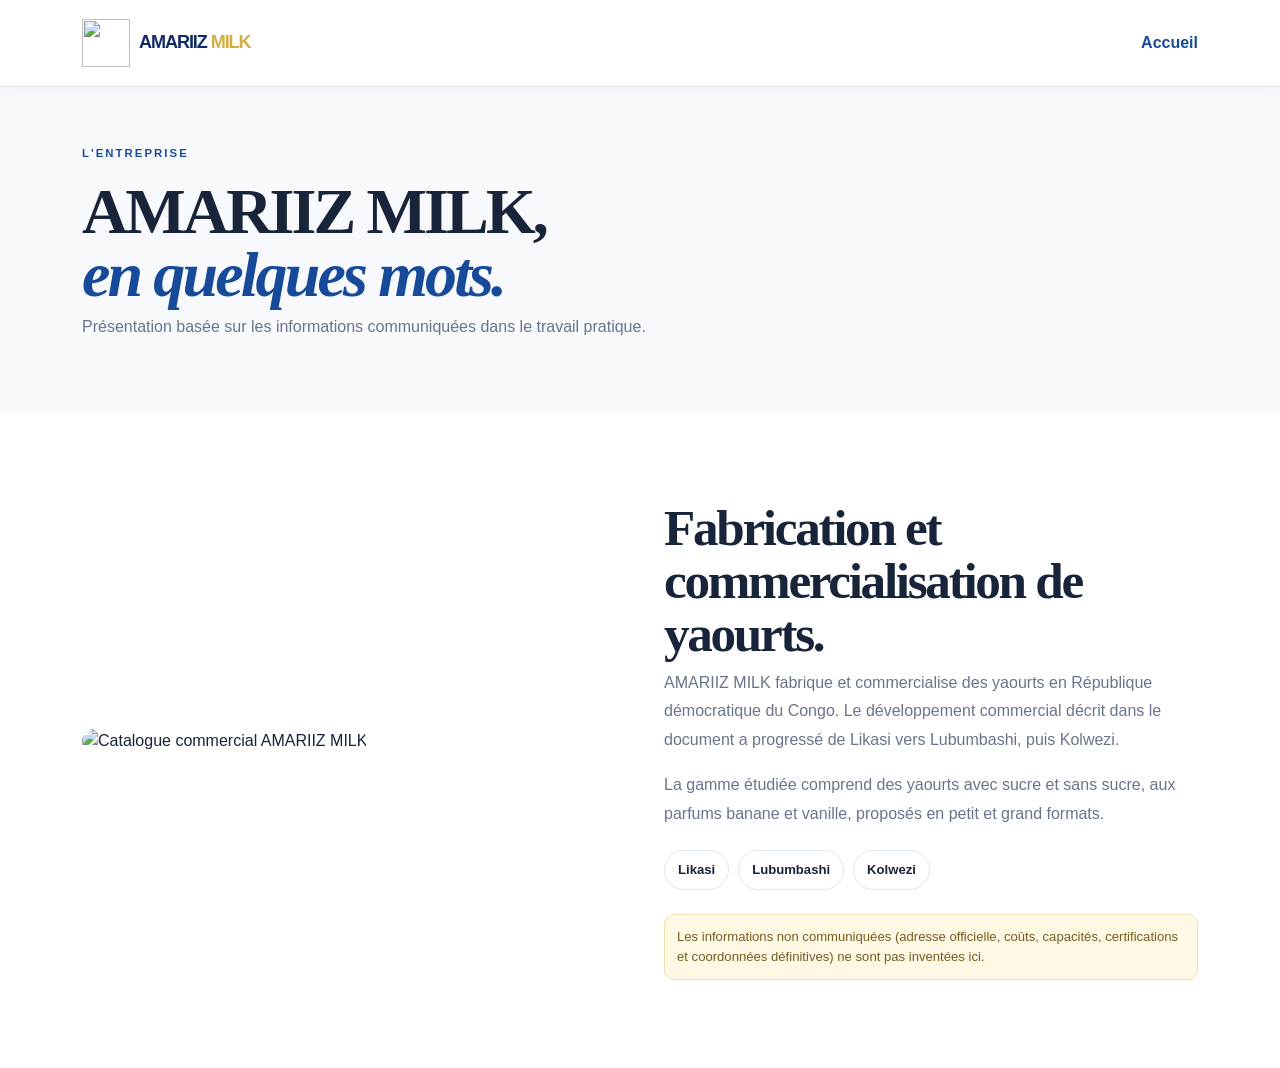
==== interface AMARIIZ/pages/a-propos.html @ 5e112afb "Add AMARIIZ client and administration pages" ====
<!doctype html><html lang="fr"><head><meta charset="utf-8"><meta name="viewport" content="width=device-width,initial-scale=1"><title>À propos | AMARIIZ MILK</title><link href="https://cdn.jsdelivr.net/npm/bootstrap@5.3.3/dist/css/bootstrap.min.css" rel="stylesheet"><link rel="stylesheet" href="../assets/css/style.css"></head><body><nav class="navbar bg-white border-bottom"><div class="container"><a class="brand navbar-brand" href="../index.html"><img src="../assets/images/logo.svg" alt=""><span>AMARIIZ <em>MILK</em></span></a><a class="text-action" href="../index.html">Accueil</a></div></nav><header class="page-hero"><div class="container"><div class="eyebrow">L'ENTREPRISE</div><h1>AMARIIZ MILK,<br><i>en quelques mots.</i></h1><p>Présentation basée sur les informations communiquées dans le travail pratique.</p></div></header><main class="section-space"><div class="container"><div class="row g-5 align-items-center"><div class="col-lg-6"><img class="w-100 rounded-4" src="../assets/images/catalogue-amariiz-reference.png" alt="Catalogue commercial AMARIIZ MILK"></div><div class="col-lg-6"><h2>Fabrication et commercialisation de yaourts.</h2><p class="muted">AMARIIZ MILK fabrique et commercialise des yaourts en République démocratique du Congo. Le développement commercial décrit dans le document a progressé de Likasi vers Lubumbashi, puis Kolwezi.</p><p class="muted">La gamme étudiée comprend des yaourts avec sucre et sans sucre, aux parfums banane et vanille, proposés en petit et grand formats.</p><div class="city-list"><span>Likasi</span><span>Lubumbashi</span><span>Kolwezi</span></div><div class="notice mt-4">Les informations non communiquées (adresse officielle, coûts, capacités, certifications et coordonnées définitives) ne sont pas inventées ici.</div></div></div></div></main><script src="../assets/js/app.js"></script></body></html>
---- interface AMARIIZ/assets/css/style.css ----
:root{--navy:#102b68;--blue:#174b9a;--blue2:#2f72c8;--pale:#eaf2ff;--cream:#f7f9fd;--gold:#d5ad42;--ink:#17243a;--muted:#68758a;--line:#e1e8f2}*{box-sizing:border-box}body{font-family:"DM Sans",sans-serif;color:var(--ink);background:#fff}h1,h2,h3{font-family:"Playfair Display",serif;font-weight:700;letter-spacing:-.045em}h1{font-size:clamp(3rem,6vw,5.5rem);line-height:.99}h2{font-size:clamp(2.4rem,4vw,3.6rem);line-height:1.04}h1 i,h2 i{color:var(--blue);font-weight:600}.topline{background:var(--navy);color:#e7efff;font-size:.76rem;padding:8px 0}.topline i{color:var(--gold);margin-right:7px}.navbar{padding:14px 0;box-shadow:0 5px 24px #12351a08}.brand{display:flex;align-items:center;gap:9px;font-size:1.13rem;font-weight:800;letter-spacing:-.06em;color:var(--navy)!important}.brand img{width:48px;height:48px}.brand em{font-style:normal;color:var(--gold)}.nav-link{font-size:.91rem;font-weight:600;color:#4d5d72!important}.nav-link.active,.nav-link:hover{color:var(--blue)!important}.btn{font-weight:700;border-radius:9px;padding:11px 19px}.btn-brand{background:var(--blue);border:1px solid var(--blue);color:white}.btn-brand:hover{background:var(--navy);border-color:var(--navy);color:#fff}.btn-outline-brand{border:1px solid #cbd9ec;color:var(--navy)}.btn-outline-brand:hover{background:var(--pale);color:var(--navy)}.btn-light-outline{border:1px solid #cbd9ec;background:#ffffffb8;color:var(--navy)}.btn-gold{background:var(--gold);color:#1e2d20;border:0}.btn-gold:hover{background:#e5c365;color:#17251c}.hero{padding:72px 0 65px;background:radial-gradient(ellipse at 85% 50%,#e5efff 0,transparent 44%),linear-gradient(115deg,#f7f9fd,#fff 65%)}.eyebrow{font-size:.71rem;font-weight:800;letter-spacing:.18em;color:var(--blue);display:flex;align-items:center;gap:9px;margin-bottom:18px}.eyebrow span{width:8px;height:8px;background:var(--gold);border-radius:50%}.hero-lead{max-width:525px;color:var(--muted);font-size:1.08rem;line-height:1.8;margin-top:24px}.hero-visual{min-height:430px;position:relative;display:grid;place-items:center}.hero-orbit{position:absolute;width:78%;aspect-ratio:1;border-radius:50%;background:linear-gradient(145deg,#dce8fb,#f6f9ff);box-shadow:inset 0 0 0 1px #fff,0 25px 80px #214c2710}.hero-photo{width:90%;height:390px;object-fit:contain;object-position:center;background:#eaf2ff;border-radius:26px;position:relative;box-shadow:0 24px 55px #163f2228;border:8px solid white}.floating-price{position:absolute;bottom:25px;left:0;background:white;padding:14px 20px;border-radius:13px;box-shadow:0 14px 36px #143c1d1d}.floating-price small{display:block;color:var(--muted);font-size:.7rem}.floating-price strong{color:var(--blue);font-size:1.4rem}.floating-price strong small{display:inline;color:var(--blue)}.hero-facts{display:flex;gap:32px;margin-top:45px}.hero-facts div{display:flex;flex-direction:column}.hero-facts b{font-family:"Playfair Display";font-size:1.8rem;color:var(--blue);line-height:1}.hero-facts span{font-size:.75rem;color:var(--muted);margin-top:5px}.trust-strip{border-block:1px solid var(--line);padding:20px 0}.trust-strip .row>div{display:flex;align-items:center;justify-content:center;gap:10px;font-weight:700;font-size:.88rem}.trust-strip i{font-size:1.3rem;color:var(--blue)}.section-space{padding:88px 0}.section-head{display:flex;align-items:end;justify-content:space-between;gap:20px;margin-bottom:35px}.section-head h2{margin:0}.text-action{color:var(--blue);text-decoration:none;font-weight:800;white-space:nowrap}.product-card{height:100%;padding:14px;border:1px solid var(--line);border-radius:16px;background:#fff;transition:.25s}.product-card:hover{transform:translateY(-5px);box-shadow:0 18px 38px #143d1a12}.product-image{height:230px;aspect-ratio:4/3;border-radius:12px;background:linear-gradient(145deg,#f4f8ff,#eaf1fb);border:1px solid #e1eaf7;display:grid;place-items:center;overflow:hidden;padding:12px}.product-image img{height:100%;width:100%;object-fit:contain;object-position:center;padding:0;border-radius:9px}.product-card h5{font-weight:800;font-size:1rem;margin:15px 0 5px}.product-meta{font-size:.8rem;color:var(--muted)}.product-price{font-weight:800;color:var(--blue);font-size:1.05rem}.tag{display:inline-block;background:var(--pale);color:var(--blue);border-radius:50px;padding:5px 9px;font-size:.68rem;font-weight:800}.source-note,.small-muted{font-size:.78rem;color:var(--muted)}.story{background:var(--cream)}.story-visual{position:relative;padding:18px;background:#e8f0fb;border-radius:22px}.story-visual>img{width:100%;height:360px;object-fit:contain;background:#eaf2ff;border-radius:14px}.story-stamp{position:absolute;right:0;bottom:0;background:var(--navy);color:white;padding:15px 22px;border-radius:14px 0 14px 0;display:grid;text-align:center;line-height:1}.story-stamp span{font-weight:800;letter-spacing:.1em}.story-stamp b{font-family:"Playfair Display";font-size:1.6rem;color:var(--gold)}.story-stamp small{font-size:.65rem;color:#d9e7ff}.muted{color:var(--muted);line-height:1.8}.city-list{display:flex;flex-wrap:wrap;gap:9px;margin-top:22px}.city-list span{padding:9px 13px;border:1px solid #dce6f4;border-radius:50px;font-size:.82rem;font-weight:700}.city-list i{color:var(--blue);margin-right:5px}.order-band{background:linear-gradient(110deg,#102b68,#174b9a);color:white}.order-band h2{font-size:clamp(2.5rem,4vw,3.6rem)}.order-band p{color:#d4e4ff;max-width:620px;line-height:1.8}.eyebrow.light{color:#e4c96f}.steps .step-card{height:100%;position:relative;padding:28px;border:1px solid var(--line);border-radius:15px}.step-card>b{position:absolute;right:22px;top:18px;color:#dce6f4;font-size:2rem;font-family:"Playfair Display"}.step-card>i{font-size:1.7rem;color:var(--blue)}.step-card h5{font-weight:800;margin-top:20px}.step-card p{color:var(--muted);margin:0;line-height:1.7}.footer{background:#0b2454;color:#d5e2f7;padding:55px 0 18px}.brand-footer{color:white!important}.footer h6{color:white;font-weight:800;margin:8px 0 18px}.footer a:not(.brand){display:block;text-decoration:none;color:#c6d7f0;margin:10px 0;font-size:.9rem}.footer a:hover{color:white}.footer p{color:#b9cde8;font-size:.9rem}.footer-bottom{border-top:1px solid #ffffff20;padding-top:17px;margin-top:35px;font-size:.78rem;color:#9fb6d5}.page-hero{padding:58px 0;background:var(--cream)}.page-hero h1{font-size:clamp(2.8rem,5vw,4rem)}.page-hero p{color:var(--muted)}.filter-row{display:flex;flex-wrap:wrap;gap:9px}.filter-btn{border:1px solid var(--line);background:#fff;border-radius:50px;padding:8px 16px;font-size:.84rem;font-weight:700}.filter-btn.active,.filter-btn:hover{background:var(--blue);border-color:var(--blue);color:white}.panel{background:white;border:1px solid var(--line);border-radius:16px;padding:25px;box-shadow:0 12px 32px #153b1a08}.form-control,.form-select{border-radius:9px;border-color:#d9e4f2;padding:12px}.form-control:focus,.form-select:focus{border-color:var(--blue);box-shadow:0 0 0 .2rem #174b9a18}.form-label{font-weight:700;font-size:.86rem}.auth-wrap{min-height:75vh;background:var(--cream);display:grid;place-items:center;padding:45px 15px}.auth-card{width:min(100%,470px);padding:34px;background:white;border:1px solid var(--line);border-radius:18px;box-shadow:0 18px 50px #143c1a10}.auth-card h1{font-size:2.5rem}.notice{background:#fff8e4;border:1px solid #f0dfac;border-radius:10px;padding:12px;color:#735d20;font-size:.82rem}.table thead th{font-size:.74rem;text-transform:uppercase;letter-spacing:.06em;color:var(--muted);background:#f6f8fd}.status{display:inline-block;padding:5px 10px;border-radius:50px;background:#e7efff;color:var(--blue);font-size:.72rem;font-weight:800}.status.pending{background:#fff2d7;color:#936b17}.status.transit{background:#e8f1fb;color:#2a5d8d}.dashboard{background:#f5f7fb;min-height:100vh}.sidebar{background:#102b68;color:white;min-height:100vh;padding:25px 15px}.sidebar a{display:block;text-decoration:none;color:#d4e5f8;padding:11px 12px;border-radius:8px;margin:3px 0;font-size:.9rem}.sidebar a.active,.sidebar a:hover{background:#ffffff20;color:white}.stat-card{height:100%;padding:18px;background:white;border:1px solid var(--line);border-radius:13px}.stat-card small{color:var(--muted)}.stat-card strong{display:block;font-size:1.6rem;margin-top:7px}.stat-icon{width:40px;height:40px;border-radius:11px;background:var(--pale);color:var(--blue);display:grid;place-items:center;font-size:1.2rem;margin-bottom:14px}.bar-chart{height:190px;display:flex;align-items:end;gap:7%;padding:15px 5%;background:repeating-linear-gradient(to bottom,transparent 0,transparent 46px,#e9eef6 47px)}.bar-chart span{flex:1;background:linear-gradient(180deg,#3b78c8,#d8e6fa);border-radius:7px 7px 0 0}@media(max-width:767px){.hero{padding:48px 0}.hero-visual{min-height:330px}.hero-photo{height:300px}.hero-facts{gap:22px;margin-top:30px}.section-space{padding:60px 0}.section-head{display:block}.text-action{display:inline-block;margin-top:17px}.trust-strip .row>div{justify-content:flex-start}.story-visual>img{height:260px}.sidebar{min-height:auto}.sidebar nav{display:flex;overflow:auto;gap:5px}.sidebar a{white-space:nowrap}.footer{padding-top:40px}.product-image{height:190px;padding:8px}}
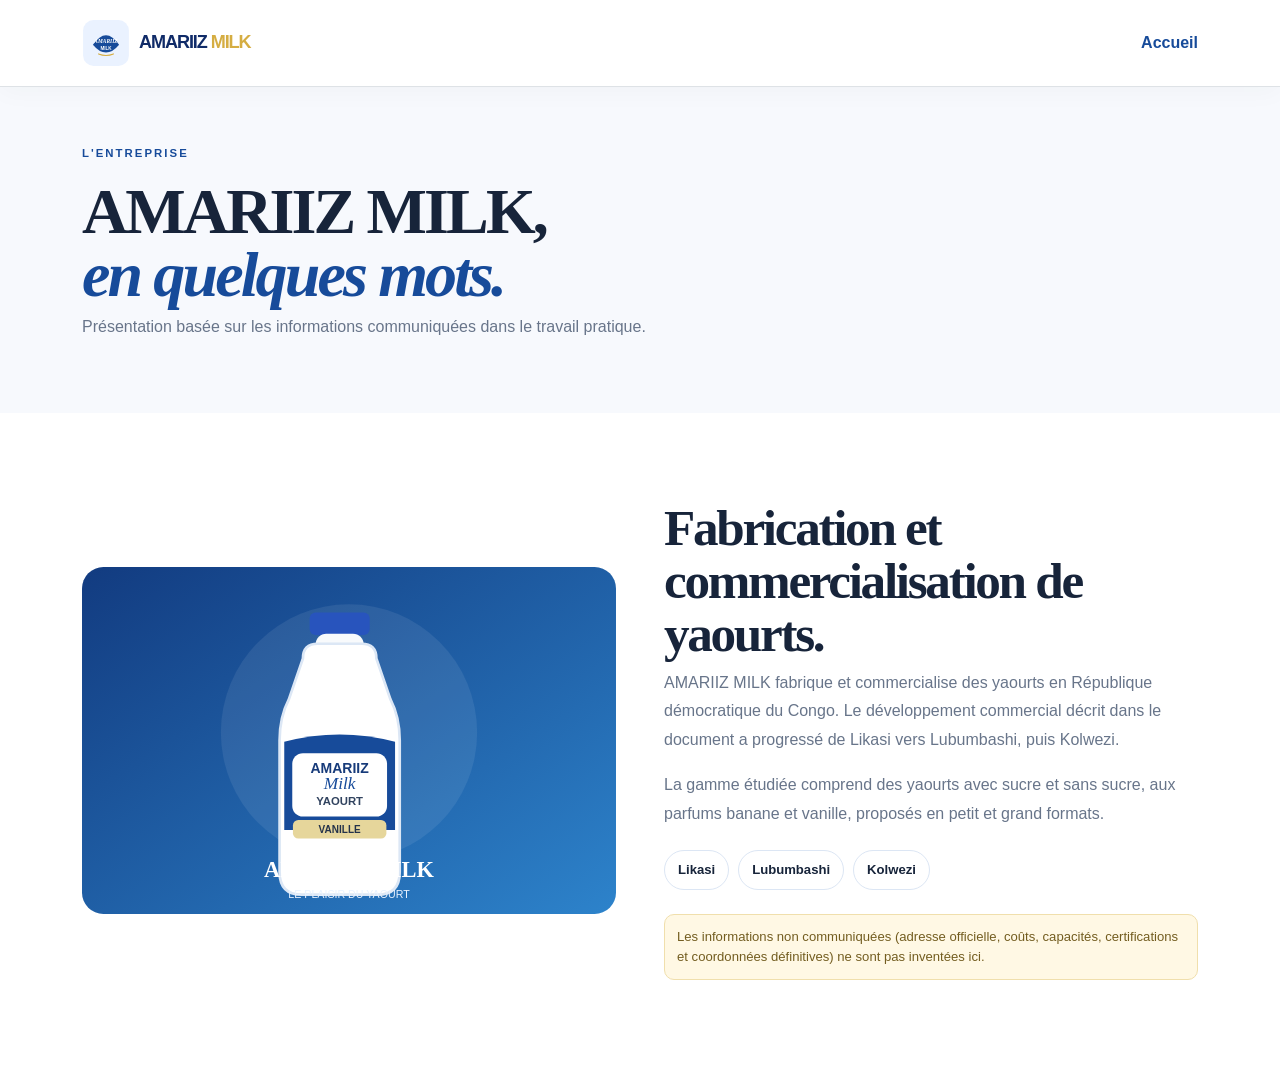
==== commit 951a46b9: "Use AMARIIZ vector artwork on company page" ====
--- a/interface AMARIIZ/pages/a-propos.html
+++ b/interface AMARIIZ/pages/a-propos.html
@@ -1 +1 @@
-<!doctype html><html lang="fr"><head><meta charset="utf-8"><meta name="viewport" content="width=device-width,initial-scale=1"><title>À propos | AMARIIZ MILK</title><link href="https://cdn.jsdelivr.net/npm/bootstrap@5.3.3/dist/css/bootstrap.min.css" rel="stylesheet"><link rel="stylesheet" href="../assets/css/style.css"></head><body><nav class="navbar bg-white border-bottom"><div class="container"><a class="brand navbar-brand" href="../index.html"><img src="../assets/images/logo.svg" alt=""><span>AMARIIZ <em>MILK</em></span></a><a class="text-action" href="../index.html">Accueil</a></div></nav><header class="page-hero"><div class="container"><div class="eyebrow">L'ENTREPRISE</div><h1>AMARIIZ MILK,<br><i>en quelques mots.</i></h1><p>Présentation basée sur les informations communiquées dans le travail pratique.</p></div></header><main class="section-space"><div class="container"><div class="row g-5 align-items-center"><div class="col-lg-6"><img class="w-100 rounded-4" src="../assets/images/catalogue-amariiz-reference.png" alt="Catalogue commercial AMARIIZ MILK"></div><div class="col-lg-6"><h2>Fabrication et commercialisation de yaourts.</h2><p class="muted">AMARIIZ MILK fabrique et commercialise des yaourts en République démocratique du Congo. Le développement commercial décrit dans le document a progressé de Likasi vers Lubumbashi, puis Kolwezi.</p><p class="muted">La gamme étudiée comprend des yaourts avec sucre et sans sucre, aux parfums banane et vanille, proposés en petit et grand formats.</p><div class="city-list"><span>Likasi</span><span>Lubumbashi</span><span>Kolwezi</span></div><div class="notice mt-4">Les informations non communiquées (adresse officielle, coûts, capacités, certifications et coordonnées définitives) ne sont pas inventées ici.</div></div></div></div></main><script src="../assets/js/app.js"></script></body></html>+<!doctype html><html lang="fr"><head><meta charset="utf-8"><meta name="viewport" content="width=device-width,initial-scale=1"><title>À propos | AMARIIZ MILK</title><link href="https://cdn.jsdelivr.net/npm/bootstrap@5.3.3/dist/css/bootstrap.min.css" rel="stylesheet"><link rel="stylesheet" href="../assets/css/style.css"></head><body><nav class="navbar bg-white border-bottom"><div class="container"><a class="brand navbar-brand" href="../index.html"><img src="../assets/images/logo.svg" alt=""><span>AMARIIZ <em>MILK</em></span></a><a class="text-action" href="../index.html">Accueil</a></div></nav><header class="page-hero"><div class="container"><div class="eyebrow">L'ENTREPRISE</div><h1>AMARIIZ MILK,<br><i>en quelques mots.</i></h1><p>Présentation basée sur les informations communiquées dans le travail pratique.</p></div></header><main class="section-space"><div class="container"><div class="row g-5 align-items-center"><div class="col-lg-6"><img class="w-100 rounded-4" src="../assets/images/catalogue-amariiz-reference.svg" alt="Catalogue commercial AMARIIZ MILK"></div><div class="col-lg-6"><h2>Fabrication et commercialisation de yaourts.</h2><p class="muted">AMARIIZ MILK fabrique et commercialise des yaourts en République démocratique du Congo. Le développement commercial décrit dans le document a progressé de Likasi vers Lubumbashi, puis Kolwezi.</p><p class="muted">La gamme étudiée comprend des yaourts avec sucre et sans sucre, aux parfums banane et vanille, proposés en petit et grand formats.</p><div class="city-list"><span>Likasi</span><span>Lubumbashi</span><span>Kolwezi</span></div><div class="notice mt-4">Les informations non communiquées (adresse officielle, coûts, capacités, certifications et coordonnées définitives) ne sont pas inventées ici.</div></div></div></div></main><script src="../assets/js/app.js"></script></body></html>
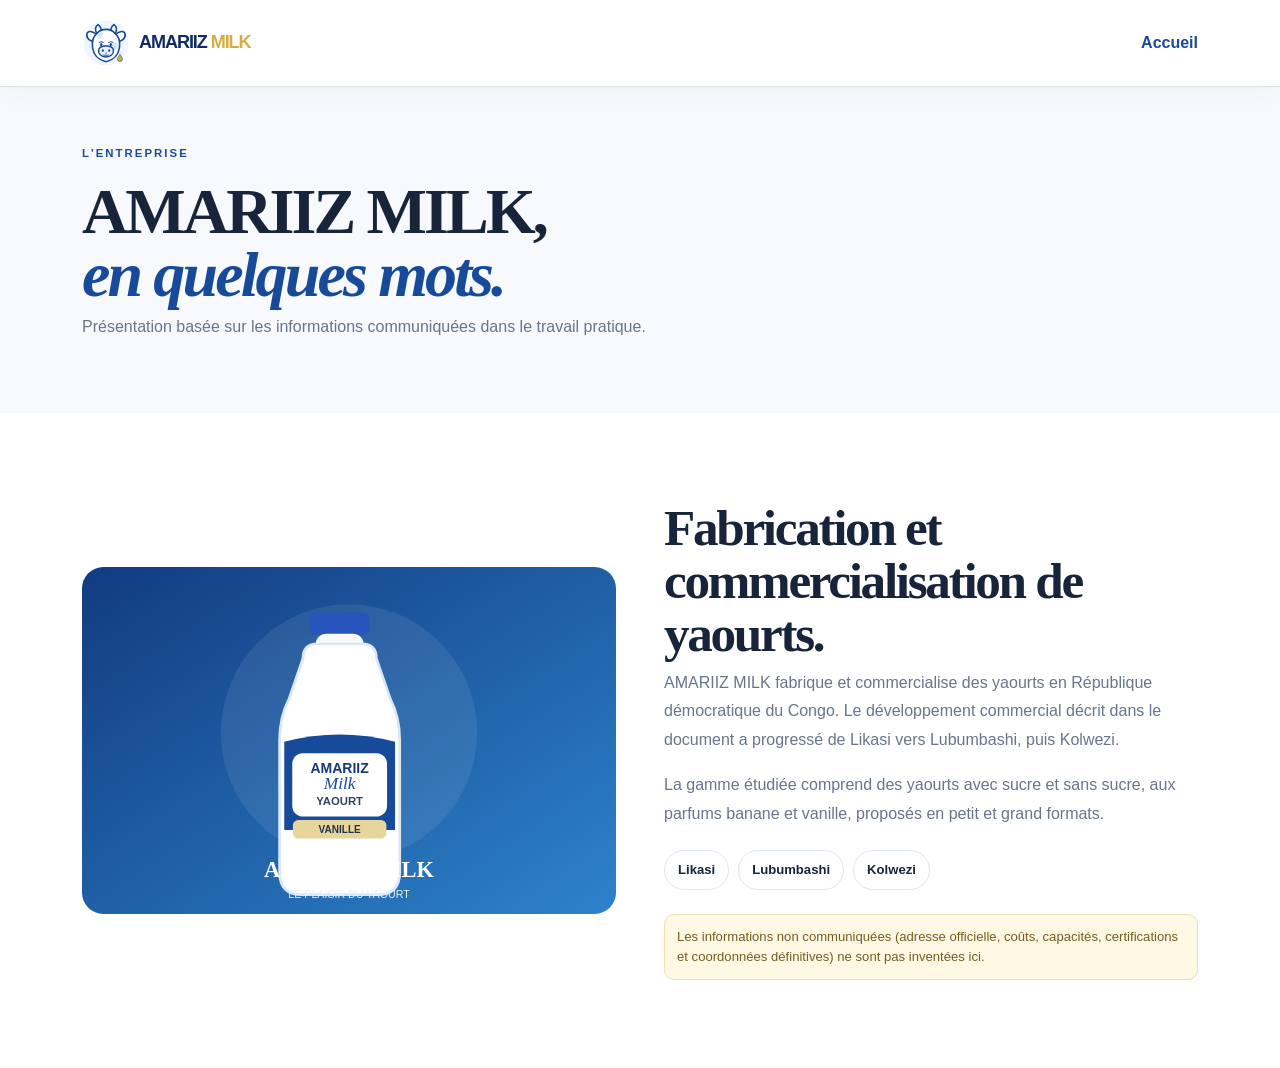
==== commit 527fb9b1: "Show AMARIIZ cow logo in customer pages" ====
--- a/interface AMARIIZ/pages/a-propos.html
+++ b/interface AMARIIZ/pages/a-propos.html
@@ -1 +1 @@
-<!doctype html><html lang="fr"><head><meta charset="utf-8"><meta name="viewport" content="width=device-width,initial-scale=1"><title>À propos | AMARIIZ MILK</title><link href="https://cdn.jsdelivr.net/npm/bootstrap@5.3.3/dist/css/bootstrap.min.css" rel="stylesheet"><link rel="stylesheet" href="../assets/css/style.css"></head><body><nav class="navbar bg-white border-bottom"><div class="container"><a class="brand navbar-brand" href="../index.html"><img src="../assets/images/logo.svg" alt=""><span>AMARIIZ <em>MILK</em></span></a><a class="text-action" href="../index.html">Accueil</a></div></nav><header class="page-hero"><div class="container"><div class="eyebrow">L'ENTREPRISE</div><h1>AMARIIZ MILK,<br><i>en quelques mots.</i></h1><p>Présentation basée sur les informations communiquées dans le travail pratique.</p></div></header><main class="section-space"><div class="container"><div class="row g-5 align-items-center"><div class="col-lg-6"><img class="w-100 rounded-4" src="../assets/images/catalogue-amariiz-reference.svg" alt="Catalogue commercial AMARIIZ MILK"></div><div class="col-lg-6"><h2>Fabrication et commercialisation de yaourts.</h2><p class="muted">AMARIIZ MILK fabrique et commercialise des yaourts en République démocratique du Congo. Le développement commercial décrit dans le document a progressé de Likasi vers Lubumbashi, puis Kolwezi.</p><p class="muted">La gamme étudiée comprend des yaourts avec sucre et sans sucre, aux parfums banane et vanille, proposés en petit et grand formats.</p><div class="city-list"><span>Likasi</span><span>Lubumbashi</span><span>Kolwezi</span></div><div class="notice mt-4">Les informations non communiquées (adresse officielle, coûts, capacités, certifications et coordonnées définitives) ne sont pas inventées ici.</div></div></div></div></main><script src="../assets/js/app.js"></script></body></html>+<!doctype html><html lang="fr"><head><meta charset="utf-8"><meta name="viewport" content="width=device-width,initial-scale=1"><title>À propos | AMARIIZ MILK</title><link href="https://cdn.jsdelivr.net/npm/bootstrap@5.3.3/dist/css/bootstrap.min.css" rel="stylesheet"><link rel="stylesheet" href="../assets/css/style.css"></head><body><nav class="navbar bg-white border-bottom"><div class="container"><a class="brand navbar-brand" href="../index.html"><img src="../assets/images/vache-amariiz.svg?v=3" alt=""><span>AMARIIZ <em>MILK</em></span></a><a class="text-action" href="../index.html">Accueil</a></div></nav><header class="page-hero"><div class="container"><div class="eyebrow">L'ENTREPRISE</div><h1>AMARIIZ MILK,<br><i>en quelques mots.</i></h1><p>Présentation basée sur les informations communiquées dans le travail pratique.</p></div></header><main class="section-space"><div class="container"><div class="row g-5 align-items-center"><div class="col-lg-6"><img class="w-100 rounded-4" src="../assets/images/catalogue-amariiz-reference.svg" alt="Catalogue commercial AMARIIZ MILK"></div><div class="col-lg-6"><h2>Fabrication et commercialisation de yaourts.</h2><p class="muted">AMARIIZ MILK fabrique et commercialise des yaourts en République démocratique du Congo. Le développement commercial décrit dans le document a progressé de Likasi vers Lubumbashi, puis Kolwezi.</p><p class="muted">La gamme étudiée comprend des yaourts avec sucre et sans sucre, aux parfums banane et vanille, proposés en petit et grand formats.</p><div class="city-list"><span>Likasi</span><span>Lubumbashi</span><span>Kolwezi</span></div><div class="notice mt-4">Les informations non communiquées (adresse officielle, coûts, capacités, certifications et coordonnées définitives) ne sont pas inventées ici.</div></div></div></div></main><script src="../assets/js/app.js"></script></body></html>
--- a/interface AMARIIZ/assets/css/style.css
+++ b/interface AMARIIZ/assets/css/style.css
@@ -1 +1,92 @@
-:root{--navy:#102b68;--blue:#174b9a;--blue2:#2f72c8;--pale:#eaf2ff;--cream:#f7f9fd;--gold:#d5ad42;--ink:#17243a;--muted:#68758a;--line:#e1e8f2}*{box-sizing:border-box}body{font-family:"DM Sans",sans-serif;color:var(--ink);background:#fff}h1,h2,h3{font-family:"Playfair Display",serif;font-weight:700;letter-spacing:-.045em}h1{font-size:clamp(3rem,6vw,5.5rem);line-height:.99}h2{font-size:clamp(2.4rem,4vw,3.6rem);line-height:1.04}h1 i,h2 i{color:var(--blue);font-weight:600}.topline{background:var(--navy);color:#e7efff;font-size:.76rem;padding:8px 0}.topline i{color:var(--gold);margin-right:7px}.navbar{padding:14px 0;box-shadow:0 5px 24px #12351a08}.brand{display:flex;align-items:center;gap:9px;font-size:1.13rem;font-weight:800;letter-spacing:-.06em;color:var(--navy)!important}.brand img{width:48px;height:48px}.brand em{font-style:normal;color:var(--gold)}.nav-link{font-size:.91rem;font-weight:600;color:#4d5d72!important}.nav-link.active,.nav-link:hover{color:var(--blue)!important}.btn{font-weight:700;border-radius:9px;padding:11px 19px}.btn-brand{background:var(--blue);border:1px solid var(--blue);color:white}.btn-brand:hover{background:var(--navy);border-color:var(--navy);color:#fff}.btn-outline-brand{border:1px solid #cbd9ec;color:var(--navy)}.btn-outline-brand:hover{background:var(--pale);color:var(--navy)}.btn-light-outline{border:1px solid #cbd9ec;background:#ffffffb8;color:var(--navy)}.btn-gold{background:var(--gold);color:#1e2d20;border:0}.btn-gold:hover{background:#e5c365;color:#17251c}.hero{padding:72px 0 65px;background:radial-gradient(ellipse at 85% 50%,#e5efff 0,transparent 44%),linear-gradient(115deg,#f7f9fd,#fff 65%)}.eyebrow{font-size:.71rem;font-weight:800;letter-spacing:.18em;color:var(--blue);display:flex;align-items:center;gap:9px;margin-bottom:18px}.eyebrow span{width:8px;height:8px;background:var(--gold);border-radius:50%}.hero-lead{max-width:525px;color:var(--muted);font-size:1.08rem;line-height:1.8;margin-top:24px}.hero-visual{min-height:430px;position:relative;display:grid;place-items:center}.hero-orbit{position:absolute;width:78%;aspect-ratio:1;border-radius:50%;background:linear-gradient(145deg,#dce8fb,#f6f9ff);box-shadow:inset 0 0 0 1px #fff,0 25px 80px #214c2710}.hero-photo{width:90%;height:390px;object-fit:contain;object-position:center;background:#eaf2ff;border-radius:26px;position:relative;box-shadow:0 24px 55px #163f2228;border:8px solid white}.floating-price{position:absolute;bottom:25px;left:0;background:white;padding:14px 20px;border-radius:13px;box-shadow:0 14px 36px #143c1d1d}.floating-price small{display:block;color:var(--muted);font-size:.7rem}.floating-price strong{color:var(--blue);font-size:1.4rem}.floating-price strong small{display:inline;color:var(--blue)}.hero-facts{display:flex;gap:32px;margin-top:45px}.hero-facts div{display:flex;flex-direction:column}.hero-facts b{font-family:"Playfair Display";font-size:1.8rem;color:var(--blue);line-height:1}.hero-facts span{font-size:.75rem;color:var(--muted);margin-top:5px}.trust-strip{border-block:1px solid var(--line);padding:20px 0}.trust-strip .row>div{display:flex;align-items:center;justify-content:center;gap:10px;font-weight:700;font-size:.88rem}.trust-strip i{font-size:1.3rem;color:var(--blue)}.section-space{padding:88px 0}.section-head{display:flex;align-items:end;justify-content:space-between;gap:20px;margin-bottom:35px}.section-head h2{margin:0}.text-action{color:var(--blue);text-decoration:none;font-weight:800;white-space:nowrap}.product-card{height:100%;padding:14px;border:1px solid var(--line);border-radius:16px;background:#fff;transition:.25s}.product-card:hover{transform:translateY(-5px);box-shadow:0 18px 38px #143d1a12}.product-image{height:230px;aspect-ratio:4/3;border-radius:12px;background:linear-gradient(145deg,#f4f8ff,#eaf1fb);border:1px solid #e1eaf7;display:grid;place-items:center;overflow:hidden;padding:12px}.product-image img{height:100%;width:100%;object-fit:contain;object-position:center;padding:0;border-radius:9px}.product-card h5{font-weight:800;font-size:1rem;margin:15px 0 5px}.product-meta{font-size:.8rem;color:var(--muted)}.product-price{font-weight:800;color:var(--blue);font-size:1.05rem}.tag{display:inline-block;background:var(--pale);color:var(--blue);border-radius:50px;padding:5px 9px;font-size:.68rem;font-weight:800}.source-note,.small-muted{font-size:.78rem;color:var(--muted)}.story{background:var(--cream)}.story-visual{position:relative;padding:18px;background:#e8f0fb;border-radius:22px}.story-visual>img{width:100%;height:360px;object-fit:contain;background:#eaf2ff;border-radius:14px}.story-stamp{position:absolute;right:0;bottom:0;background:var(--navy);color:white;padding:15px 22px;border-radius:14px 0 14px 0;display:grid;text-align:center;line-height:1}.story-stamp span{font-weight:800;letter-spacing:.1em}.story-stamp b{font-family:"Playfair Display";font-size:1.6rem;color:var(--gold)}.story-stamp small{font-size:.65rem;color:#d9e7ff}.muted{color:var(--muted);line-height:1.8}.city-list{display:flex;flex-wrap:wrap;gap:9px;margin-top:22px}.city-list span{padding:9px 13px;border:1px solid #dce6f4;border-radius:50px;font-size:.82rem;font-weight:700}.city-list i{color:var(--blue);margin-right:5px}.order-band{background:linear-gradient(110deg,#102b68,#174b9a);color:white}.order-band h2{font-size:clamp(2.5rem,4vw,3.6rem)}.order-band p{color:#d4e4ff;max-width:620px;line-height:1.8}.eyebrow.light{color:#e4c96f}.steps .step-card{height:100%;position:relative;padding:28px;border:1px solid var(--line);border-radius:15px}.step-card>b{position:absolute;right:22px;top:18px;color:#dce6f4;font-size:2rem;font-family:"Playfair Display"}.step-card>i{font-size:1.7rem;color:var(--blue)}.step-card h5{font-weight:800;margin-top:20px}.step-card p{color:var(--muted);margin:0;line-height:1.7}.footer{background:#0b2454;color:#d5e2f7;padding:55px 0 18px}.brand-footer{color:white!important}.footer h6{color:white;font-weight:800;margin:8px 0 18px}.footer a:not(.brand){display:block;text-decoration:none;color:#c6d7f0;margin:10px 0;font-size:.9rem}.footer a:hover{color:white}.footer p{color:#b9cde8;font-size:.9rem}.footer-bottom{border-top:1px solid #ffffff20;padding-top:17px;margin-top:35px;font-size:.78rem;color:#9fb6d5}.page-hero{padding:58px 0;background:var(--cream)}.page-hero h1{font-size:clamp(2.8rem,5vw,4rem)}.page-hero p{color:var(--muted)}.filter-row{display:flex;flex-wrap:wrap;gap:9px}.filter-btn{border:1px solid var(--line);background:#fff;border-radius:50px;padding:8px 16px;font-size:.84rem;font-weight:700}.filter-btn.active,.filter-btn:hover{background:var(--blue);border-color:var(--blue);color:white}.panel{background:white;border:1px solid var(--line);border-radius:16px;padding:25px;box-shadow:0 12px 32px #153b1a08}.form-control,.form-select{border-radius:9px;border-color:#d9e4f2;padding:12px}.form-control:focus,.form-select:focus{border-color:var(--blue);box-shadow:0 0 0 .2rem #174b9a18}.form-label{font-weight:700;font-size:.86rem}.auth-wrap{min-height:75vh;background:var(--cream);display:grid;place-items:center;padding:45px 15px}.auth-card{width:min(100%,470px);padding:34px;background:white;border:1px solid var(--line);border-radius:18px;box-shadow:0 18px 50px #143c1a10}.auth-card h1{font-size:2.5rem}.notice{background:#fff8e4;border:1px solid #f0dfac;border-radius:10px;padding:12px;color:#735d20;font-size:.82rem}.table thead th{font-size:.74rem;text-transform:uppercase;letter-spacing:.06em;color:var(--muted);background:#f6f8fd}.status{display:inline-block;padding:5px 10px;border-radius:50px;background:#e7efff;color:var(--blue);font-size:.72rem;font-weight:800}.status.pending{background:#fff2d7;color:#936b17}.status.transit{background:#e8f1fb;color:#2a5d8d}.dashboard{background:#f5f7fb;min-height:100vh}.sidebar{background:#102b68;color:white;min-height:100vh;padding:25px 15px}.sidebar a{display:block;text-decoration:none;color:#d4e5f8;padding:11px 12px;border-radius:8px;margin:3px 0;font-size:.9rem}.sidebar a.active,.sidebar a:hover{background:#ffffff20;color:white}.stat-card{height:100%;padding:18px;background:white;border:1px solid var(--line);border-radius:13px}.stat-card small{color:var(--muted)}.stat-card strong{display:block;font-size:1.6rem;margin-top:7px}.stat-icon{width:40px;height:40px;border-radius:11px;background:var(--pale);color:var(--blue);display:grid;place-items:center;font-size:1.2rem;margin-bottom:14px}.bar-chart{height:190px;display:flex;align-items:end;gap:7%;padding:15px 5%;background:repeating-linear-gradient(to bottom,transparent 0,transparent 46px,#e9eef6 47px)}.bar-chart span{flex:1;background:linear-gradient(180deg,#3b78c8,#d8e6fa);border-radius:7px 7px 0 0}@media(max-width:767px){.hero{padding:48px 0}.hero-visual{min-height:330px}.hero-photo{height:300px}.hero-facts{gap:22px;margin-top:30px}.section-space{padding:60px 0}.section-head{display:block}.text-action{display:inline-block;margin-top:17px}.trust-strip .row>div{justify-content:flex-start}.story-visual>img{height:260px}.sidebar{min-height:auto}.sidebar nav{display:flex;overflow:auto;gap:5px}.sidebar a{white-space:nowrap}.footer{padding-top:40px}.product-image{height:190px;padding:8px}}+:root{--navy:#102b68;--blue:#174b9a;--blue2:#2f72c8;--pale:#eaf2ff;--cream:#f7f9fd;--gold:#d5ad42;--ink:#17243a;--muted:#68758a;--line:#e1e8f2}*{box-sizing:border-box}body{font-family:"DM Sans",sans-serif;color:var(--ink);background:#fff}h1,h2,h3{font-family:"Playfair Display",serif;font-weight:700;letter-spacing:-.045em}h1{font-size:clamp(3rem,6vw,5.5rem);line-height:.99}h2{font-size:clamp(2.4rem,4vw,3.6rem);line-height:1.04}h1 i,h2 i{color:var(--blue);font-weight:600}.topline{background:var(--navy);color:#e7efff;font-size:.76rem;padding:8px 0}.topline i{color:var(--gold);margin-right:7px}.navbar{padding:14px 0;box-shadow:0 5px 24px #12351a08}.brand{display:flex;align-items:center;gap:9px;font-size:1.13rem;font-weight:800;letter-spacing:-.06em;color:var(--navy)!important}.brand img{width:48px;height:48px}.brand em{font-style:normal;color:var(--gold)}.nav-link{font-size:.91rem;font-weight:600;color:#4d5d72!important}.nav-link.active,.nav-link:hover{color:var(--blue)!important}.btn{font-weight:700;border-radius:9px;padding:11px 19px}.btn-brand{background:var(--blue);border:1px solid var(--blue);color:white}.btn-brand:hover{background:var(--navy);border-color:var(--navy);color:#fff}.btn-outline-brand{border:1px solid #cbd9ec;color:var(--navy)}.btn-outline-brand:hover{background:var(--pale);color:var(--navy)}.btn-light-outline{border:1px solid #cbd9ec;background:#ffffffb8;color:var(--navy)}.btn-gold{background:var(--gold);color:#1e2d20;border:0}.btn-gold:hover{background:#e5c365;color:#17251c}.hero{padding:72px 0 65px;background:radial-gradient(ellipse at 85% 50%,#e5efff 0,transparent 44%),linear-gradient(115deg,#f7f9fd,#fff 65%)}.eyebrow{font-size:.71rem;font-weight:800;letter-spacing:.18em;color:var(--blue);display:flex;align-items:center;gap:9px;margin-bottom:18px}.eyebrow span{width:8px;height:8px;background:var(--gold);border-radius:50%}.hero-lead{max-width:525px;color:var(--muted);font-size:1.08rem;line-height:1.8;margin-top:24px}.hero-visual{min-height:430px;position:relative;display:grid;place-items:center}.hero-orbit{position:absolute;width:78%;aspect-ratio:1;border-radius:50%;background:linear-gradient(145deg,#dce8fb,#f6f9ff);box-shadow:inset 0 0 0 1px #fff,0 25px 80px #214c2710}.hero-photo{width:90%;height:390px;object-fit:contain;object-position:center;background:#eaf2ff;border-radius:26px;position:relative;box-shadow:0 24px 55px #163f2228;border:8px solid white}.floating-price{position:absolute;bottom:25px;left:0;background:white;padding:14px 20px;border-radius:13px;box-shadow:0 14px 36px #143c1d1d}.floating-price small{display:block;color:var(--muted);font-size:.7rem}.floating-price strong{color:var(--blue);font-size:1.4rem}.floating-price strong small{display:inline;color:var(--blue)}.hero-facts{display:flex;gap:32px;margin-top:45px}.hero-facts div{display:flex;flex-direction:column}.hero-facts b{font-family:"Playfair Display";font-size:1.8rem;color:var(--blue);line-height:1}.hero-facts span{font-size:.75rem;color:var(--muted);margin-top:5px}.trust-strip{border-block:1px solid var(--line);padding:20px 0}.trust-strip .row>div{display:flex;align-items:center;justify-content:center;gap:10px;font-weight:700;font-size:.88rem}.trust-strip i{font-size:1.3rem;color:var(--blue)}.section-space{padding:88px 0}.section-head{display:flex;align-items:end;justify-content:space-between;gap:20px;margin-bottom:35px}.section-head h2{margin:0}.text-action{color:var(--blue);text-decoration:none;font-weight:800;white-space:nowrap}.product-card{height:100%;padding:14px;border:1px solid var(--line);border-radius:16px;background:#fff;transition:.25s}.product-card:hover{transform:translateY(-5px);box-shadow:0 18px 38px #143d1a12}.product-image{height:230px;aspect-ratio:4/3;border-radius:12px;background:linear-gradient(145deg,#f4f8ff,#eaf1fb);border:1px solid #e1eaf7;display:grid;place-items:center;overflow:hidden;padding:12px}.product-image img{height:100%;width:100%;object-fit:contain;object-position:center;padding:0;border-radius:9px}.product-card h5{font-weight:800;font-size:1rem;margin:15px 0 5px}.product-meta{font-size:.8rem;color:var(--muted)}.product-price{font-weight:800;color:var(--blue);font-size:1.05rem}.tag{display:inline-block;background:var(--pale);color:var(--blue);border-radius:50px;padding:5px 9px;font-size:.68rem;font-weight:800}.source-note,.small-muted{font-size:.78rem;color:var(--muted)}.story{background:var(--cream)}.story-visual{position:relative;padding:18px;background:#e8f0fb;border-radius:22px}.story-visual>img{width:100%;height:360px;object-fit:contain;background:#eaf2ff;border-radius:14px}.story-stamp{position:absolute;right:0;bottom:0;background:var(--navy);color:white;padding:15px 22px;border-radius:14px 0 14px 0;display:grid;text-align:center;line-height:1}.story-stamp span{font-weight:800;letter-spacing:.1em}.story-stamp b{font-family:"Playfair Display";font-size:1.6rem;color:var(--gold)}.story-stamp small{font-size:.65rem;color:#d9e7ff}.muted{color:var(--muted);line-height:1.8}.city-list{display:flex;flex-wrap:wrap;gap:9px;margin-top:22px}.city-list span{padding:9px 13px;border:1px solid #dce6f4;border-radius:50px;font-size:.82rem;font-weight:700}.city-list i{color:var(--blue);margin-right:5px}.order-band{background:linear-gradient(110deg,#102b68,#174b9a);color:white}.order-band h2{font-size:clamp(2.5rem,4vw,3.6rem)}.order-band p{color:#d4e4ff;max-width:620px;line-height:1.8}.eyebrow.light{color:#e4c96f}.steps .step-card{height:100%;position:relative;padding:28px;border:1px solid var(--line);border-radius:15px}.step-card>b{position:absolute;right:22px;top:18px;color:#dce6f4;font-size:2rem;font-family:"Playfair Display"}.step-card>i{font-size:1.7rem;color:var(--blue)}.step-card h5{font-weight:800;margin-top:20px}.step-card p{color:var(--muted);margin:0;line-height:1.7}.footer{background:#0b2454;color:#d5e2f7;padding:55px 0 18px}.brand-footer{color:white!important}.footer h6{color:white;font-weight:800;margin:8px 0 18px}.footer a:not(.brand){display:block;text-decoration:none;color:#c6d7f0;margin:10px 0;font-size:.9rem}.footer a:hover{color:white}.footer p{color:#b9cde8;font-size:.9rem}.footer-bottom{border-top:1px solid #ffffff20;padding-top:17px;margin-top:35px;font-size:.78rem;color:#9fb6d5}.page-hero{padding:58px 0;background:var(--cream)}.page-hero h1{font-size:clamp(2.8rem,5vw,4rem)}.page-hero p{color:var(--muted)}.filter-row{display:flex;flex-wrap:wrap;gap:9px}.filter-btn{border:1px solid var(--line);background:#fff;border-radius:50px;padding:8px 16px;font-size:.84rem;font-weight:700}.filter-btn.active,.filter-btn:hover{background:var(--blue);border-color:var(--blue);color:white}.panel{background:white;border:1px solid var(--line);border-radius:16px;padding:25px;box-shadow:0 12px 32px #153b1a08}.form-control,.form-select{border-radius:9px;border-color:#d9e4f2;padding:12px}.form-control:focus,.form-select:focus{border-color:var(--blue);box-shadow:0 0 0 .2rem #174b9a18}.form-label{font-weight:700;font-size:.86rem}.auth-wrap{min-height:75vh;background:var(--cream);display:grid;place-items:center;padding:45px 15px}.auth-card{width:min(100%,470px);padding:34px;background:white;border:1px solid var(--line);border-radius:18px;box-shadow:0 18px 50px #143c1a10}.auth-card h1{font-size:2.5rem}.notice{background:#fff8e4;border:1px solid #f0dfac;border-radius:10px;padding:12px;color:#735d20;font-size:.82rem}.table thead th{font-size:.74rem;text-transform:uppercase;letter-spacing:.06em;color:var(--muted);background:#f6f8fd}.status{display:inline-block;padding:5px 10px;border-radius:50px;background:#e7efff;color:var(--blue);font-size:.72rem;font-weight:800}.status.pending{background:#fff2d7;color:#936b17}.status.transit{background:#e8f1fb;color:#2a5d8d}.dashboard{background:#f5f7fb;min-height:100vh}.sidebar{background:#102b68;color:white;min-height:100vh;padding:25px 15px}.sidebar a{display:block;text-decoration:none;color:#d4e5f8;padding:11px 12px;border-radius:8px;margin:3px 0;font-size:.9rem}.sidebar a.active,.sidebar a:hover{background:#ffffff20;color:white}.stat-card{height:100%;padding:18px;background:white;border:1px solid var(--line);border-radius:13px}.stat-card small{color:var(--muted)}.stat-card strong{display:block;font-size:1.6rem;margin-top:7px}.stat-icon{width:40px;height:40px;border-radius:11px;background:var(--pale);color:var(--blue);display:grid;place-items:center;font-size:1.2rem;margin-bottom:14px}.bar-chart{height:190px;display:flex;align-items:end;gap:7%;padding:15px 5%;background:repeating-linear-gradient(to bottom,transparent 0,transparent 46px,#e9eef6 47px)}.bar-chart span{flex:1;background:linear-gradient(180deg,#3b78c8,#d8e6fa);border-radius:7px 7px 0 0}@media(max-width:767px){.hero{padding:48px 0}.hero-visual{min-height:330px}.hero-photo{height:300px}.hero-facts{gap:22px;margin-top:30px}.section-space{padding:60px 0}.section-head{display:block}.text-action{display:inline-block;margin-top:17px}.trust-strip .row>div{justify-content:flex-start}.story-visual>img{height:260px}.sidebar{min-height:auto}.sidebar nav{display:flex;overflow:auto;gap:5px}.sidebar a{white-space:nowrap}.footer{padding-top:40px}.product-image{height:190px;padding:8px}}
+
+/* Publicité vidéo AMARIIZ */
+.amariiz-ad{background:linear-gradient(135deg,#f5f8ff 0%,#fff 55%,#fff9e9 100%)}
+.amariiz-ad-card{display:grid;grid-template-columns:minmax(260px,.78fr) minmax(0,1.22fr);gap:38px;align-items:center;padding:clamp(22px,4vw,48px);background:#fff;border:1px solid var(--line);border-radius:26px;box-shadow:0 24px 70px #102b6812}
+.amariiz-ad-copy h2{margin:0 0 18px}
+.amariiz-ad-copy p{max-width:430px;color:var(--muted);line-height:1.8;margin-bottom:25px}
+.amariiz-video-frame{position:relative;overflow:hidden;border-radius:18px;background:#07152f;box-shadow:0 18px 42px #102b682b;aspect-ratio:16/9}
+.amariiz-video-frame video{display:block;width:100%;height:100%;object-fit:cover}
+.amariiz-video-frame:focus-within{outline:3px solid #d5ad42;outline-offset:4px}
+.hero-orbit{animation:amariiz-orbit-pulse 7s ease-in-out infinite}
+.hero-photo{transition:transform .55s cubic-bezier(.2,.75,.25,1),box-shadow .55s ease;animation:amariiz-hero-float 6s ease-in-out infinite}
+.hero-visual:hover .hero-photo{transform:translateY(-8px) scale(1.025);box-shadow:0 30px 65px #163f2238}
+.floating-price{transition:transform .35s ease,box-shadow .35s ease;animation:amariiz-price-float 5s ease-in-out infinite}
+.hero-visual:hover .floating-price{transform:translateY(-7px) rotate(-2deg);box-shadow:0 18px 42px #143c1d2b}
+@keyframes amariiz-orbit-pulse{0%,100%{transform:scale(1);opacity:.85}50%{transform:scale(1.045);opacity:1}}
+@keyframes amariiz-hero-float{0%,100%{translate:0 0}50%{translate:0 -7px}}
+@keyframes amariiz-price-float{0%,100%{translate:0 0}50%{translate:0 -5px}}
+@media(max-width:991px){.amariiz-ad-card{grid-template-columns:1fr;gap:26px}.amariiz-ad-copy{text-align:center}.amariiz-ad-copy .eyebrow{justify-content:center}.amariiz-ad-copy p{margin-inline:auto}.amariiz-video-frame{grid-row:1}}
+@media(max-width:575px){.amariiz-ad{padding-block:48px}.amariiz-ad-card{padding:18px;border-radius:18px}.amariiz-video-frame{border-radius:12px}}
+@media(prefers-reduced-motion:reduce){.hero-orbit,.hero-photo,.floating-price{animation:none!important;transition:none!important}}
+
+
+/* Identité visuelle AMARIIZ : emblème vache bleu */
+.brand img{transition:transform .45s cubic-bezier(.2,.75,.25,1),filter .45s ease;transform-origin:50% 58%}
+.brand:focus-visible img{outline:3px solid var(--gold);outline-offset:3px;border-radius:12px}
+.hero-cow-badge{position:absolute;z-index:3;top:12px;right:8px;width:106px;display:flex;flex-direction:column;align-items:center;gap:2px;padding:8px 9px 9px;border:1px solid #d9e7f8;border-radius:18px;background:rgba(255,255,255,.96);color:var(--blue);text-decoration:none;font-size:.68rem;font-weight:800;text-align:center;box-shadow:0 12px 30px #102b681c;transition:transform .35s ease,box-shadow .35s ease;animation:amariiz-cow-bob 5s ease-in-out infinite}
+.hero-cow-badge img{width:58px;height:58px;object-fit:contain}
+.hero-cow-badge span{line-height:1.2}
+.hero-cow-badge:focus-visible{outline:3px solid var(--gold);outline-offset:4px}
+@media(hover:hover) and (pointer:fine){.brand:hover img{transform:rotate(-7deg) scale(1.09);filter:drop-shadow(0 5px 7px #174b9a30)}.hero-cow-badge:hover{transform:translateY(-6px) rotate(3deg) scale(1.04);box-shadow:0 18px 38px #102b6830;color:var(--navy)}}
+@keyframes amariiz-cow-bob{0%,100%{translate:0 0}50%{translate:0 -5px}}
+@media(max-width:575px){.hero-cow-badge{top:8px;right:4px;width:84px;padding:6px;border-radius:14px}.hero-cow-badge img{width:46px;height:46px}.hero-cow-badge span{font-size:.62rem}}
+@media(prefers-reduced-motion:reduce){.brand img,.hero-cow-badge{animation:none!important;transition:none!important}}
+
+
+/* Correctifs visuels : publicité compacte et mascotte vache visible */
+.amariiz-ad-card{
+  grid-template-columns:minmax(0,1fr) minmax(0,.9fr);
+  gap:28px;
+  padding:clamp(20px,3vw,36px);
+}
+.amariiz-video-frame{
+  width:100%;
+  max-width:420px;
+  max-height:236px;
+  justify-self:end;
+  aspect-ratio:16/9;
+}
+.amariiz-video-frame video{
+  width:100%;
+  height:100%;
+  object-fit:contain;
+  background:#07152f;
+}
+.hero-cow-badge{
+  top:12px;
+  right:12px;
+  width:150px;
+  min-height:166px;
+  padding:10px;
+  border:2px solid #a9c8f2;
+  border-radius:22px;
+  background:#fff;
+  box-shadow:0 15px 38px #102b6840;
+}
+.hero-cow-badge img{
+  display:block;
+  width:118px;
+  height:118px;
+  object-fit:contain;
+}
+.hero-cow-badge span{
+  display:block;
+  color:#174b9a;
+  font-size:.78rem;
+  font-weight:900;
+  line-height:1.2;
+}
+@media(max-width:991px){
+  .amariiz-ad-card{grid-template-columns:1fr;gap:22px}
+  .amariiz-video-frame{justify-self:center;max-width:520px;max-height:none}
+}
+@media(max-width:575px){
+  .amariiz-video-frame{max-width:100%;max-height:none}
+  .hero-cow-badge{width:108px;min-height:120px;top:5px;right:5px;padding:6px;border-radius:16px}
+  .hero-cow-badge img{width:82px;height:82px}
+  .hero-cow-badge span{font-size:.65rem}
+}
+@media(prefers-reduced-motion:reduce){
+  .hero-cow-badge{animation:none!important;transition:none!important}
+}
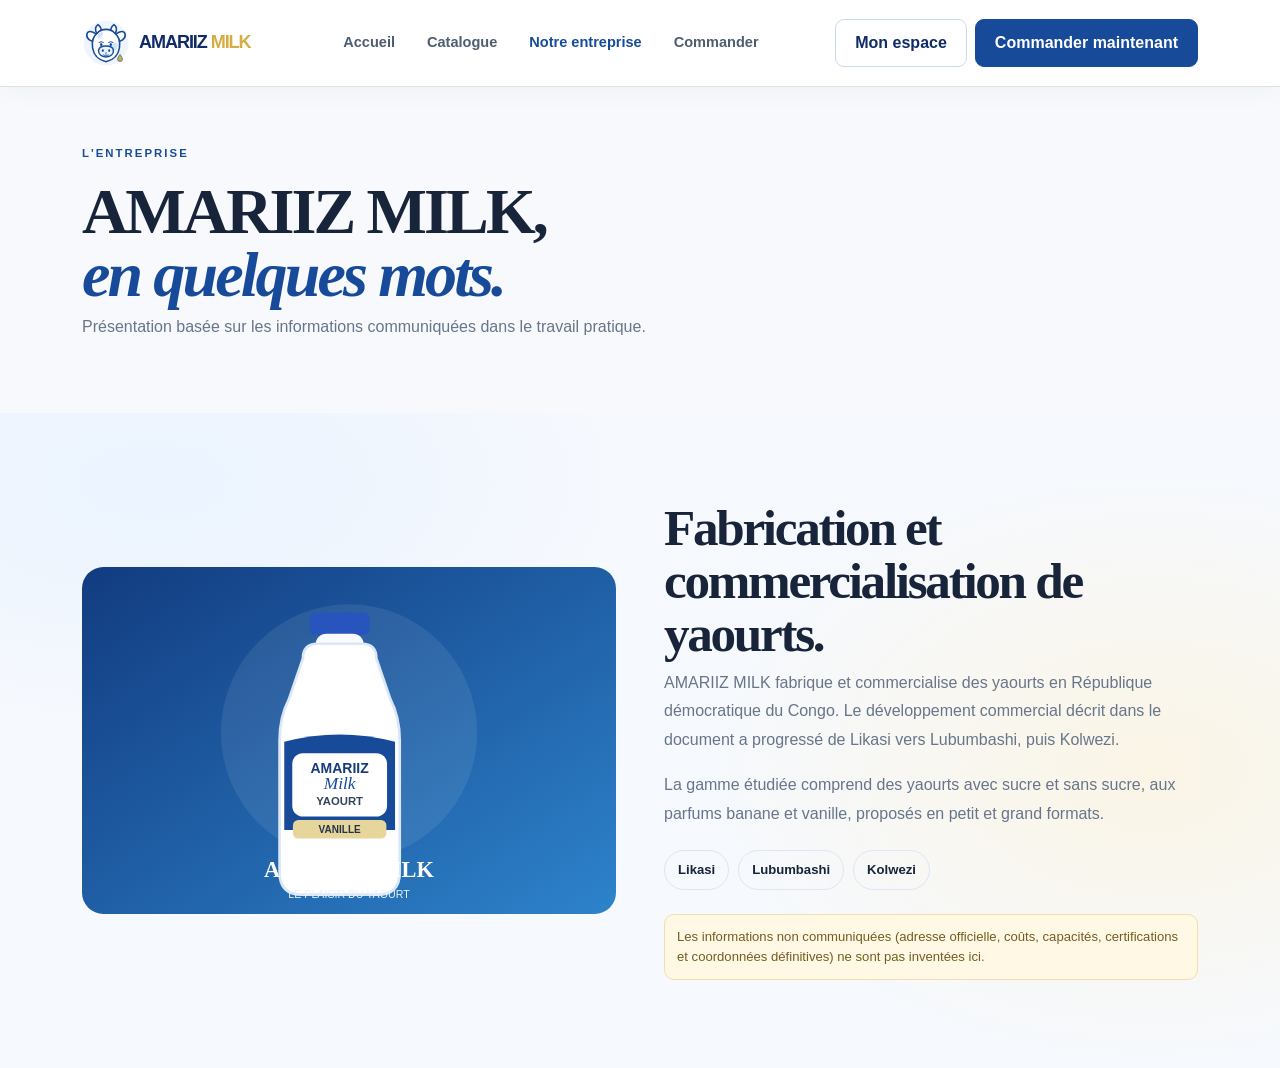
==== commit 2e61c583: "Add consistent responsive navigation across AMARIIZ pages" ====
--- a/interface AMARIIZ/pages/a-propos.html
+++ b/interface AMARIIZ/pages/a-propos.html
@@ -1 +1 @@
-<!doctype html><html lang="fr"><head><meta charset="utf-8"><meta name="viewport" content="width=device-width,initial-scale=1"><title>À propos | AMARIIZ MILK</title><link href="https://cdn.jsdelivr.net/npm/bootstrap@5.3.3/dist/css/bootstrap.min.css" rel="stylesheet"><link rel="stylesheet" href="../assets/css/style.css"></head><body><nav class="navbar bg-white border-bottom"><div class="container"><a class="brand navbar-brand" href="../index.html"><img src="../assets/images/vache-amariiz.svg?v=3" alt=""><span>AMARIIZ <em>MILK</em></span></a><a class="text-action" href="../index.html">Accueil</a></div></nav><header class="page-hero"><div class="container"><div class="eyebrow">L'ENTREPRISE</div><h1>AMARIIZ MILK,<br><i>en quelques mots.</i></h1><p>Présentation basée sur les informations communiquées dans le travail pratique.</p></div></header><main class="section-space"><div class="container"><div class="row g-5 align-items-center"><div class="col-lg-6"><img class="w-100 rounded-4" src="../assets/images/catalogue-amariiz-reference.svg" alt="Catalogue commercial AMARIIZ MILK"></div><div class="col-lg-6"><h2>Fabrication et commercialisation de yaourts.</h2><p class="muted">AMARIIZ MILK fabrique et commercialise des yaourts en République démocratique du Congo. Le développement commercial décrit dans le document a progressé de Likasi vers Lubumbashi, puis Kolwezi.</p><p class="muted">La gamme étudiée comprend des yaourts avec sucre et sans sucre, aux parfums banane et vanille, proposés en petit et grand formats.</p><div class="city-list"><span>Likasi</span><span>Lubumbashi</span><span>Kolwezi</span></div><div class="notice mt-4">Les informations non communiquées (adresse officielle, coûts, capacités, certifications et coordonnées définitives) ne sont pas inventées ici.</div></div></div></div></main><script src="../assets/js/app.js"></script></body></html>+<!doctype html><html lang="fr"><head><meta charset="utf-8"><meta name="viewport" content="width=device-width,initial-scale=1"><title>À propos | AMARIIZ MILK</title><link href="https://cdn.jsdelivr.net/npm/bootstrap@5.3.3/dist/css/bootstrap.min.css" rel="stylesheet"><link rel="stylesheet" href="../assets/css/style.css"></head><body><nav class="navbar navbar-expand-lg navbar-light bg-white sticky-top border-bottom"><div class="container"><a class="navbar-brand brand" href="../index.html"><img src="../assets/images/vache-amariiz.svg?v=4" alt="Emblème vache AMARIIZ"><span>AMARIIZ <em>MILK</em></span></a><button class="navbar-toggler" type="button" data-bs-toggle="collapse" data-bs-target="#amariizMainNav" aria-controls="amariizMainNav" aria-expanded="false" aria-label="Ouvrir le menu"><span class="navbar-toggler-icon"></span></button><div class="collapse navbar-collapse" id="amariizMainNav"><ul class="navbar-nav mx-auto gap-lg-3"><li class="nav-item"><a class="nav-link" href="../index.html">Accueil</a></li><li class="nav-item"><a class="nav-link "  href="catalogue.html">Catalogue</a></li><li class="nav-item"><a class="nav-link active" aria-current="page" href="a-propos.html">Notre entreprise</a></li><li class="nav-item"><a class="nav-link "  href="commander.html">Commander</a></li></ul><a class="btn btn-outline-brand me-lg-2 mb-2 mb-lg-0" href="connexion.html">Mon espace</a><a class="btn btn-brand" href="commander.html">Commander maintenant</a></div></div></nav><header class="page-hero"><div class="container"><div class="eyebrow">L'ENTREPRISE</div><h1>AMARIIZ MILK,<br><i>en quelques mots.</i></h1><p>Présentation basée sur les informations communiquées dans le travail pratique.</p></div></header><main class="section-space"><div class="container"><div class="row g-5 align-items-center"><div class="col-lg-6"><img class="w-100 rounded-4" src="../assets/images/catalogue-amariiz-reference.svg" alt="Catalogue commercial AMARIIZ MILK"></div><div class="col-lg-6"><h2>Fabrication et commercialisation de yaourts.</h2><p class="muted">AMARIIZ MILK fabrique et commercialise des yaourts en République démocratique du Congo. Le développement commercial décrit dans le document a progressé de Likasi vers Lubumbashi, puis Kolwezi.</p><p class="muted">La gamme étudiée comprend des yaourts avec sucre et sans sucre, aux parfums banane et vanille, proposés en petit et grand formats.</p><div class="city-list"><span>Likasi</span><span>Lubumbashi</span><span>Kolwezi</span></div><div class="notice mt-4">Les informations non communiquées (adresse officielle, coûts, capacités, certifications et coordonnées définitives) ne sont pas inventées ici.</div></div></div></div></main><script src="../assets/js/app.js"></script><script src="https://cdn.jsdelivr.net/npm/bootstrap@5.3.3/dist/js/bootstrap.bundle.min.js"></script></body></html>
--- a/interface AMARIIZ/assets/css/style.css
+++ b/interface AMARIIZ/assets/css/style.css
@@ -90,3 +90,247 @@
 @media(prefers-reduced-motion:reduce){
   .hero-cow-badge{animation:none!important;transition:none!important}
 }
+
+
+/* AMARIIZ — ambiance lactée et publicité plus discrète */
+body{
+  background:
+    radial-gradient(ellipse at 8% 14%,rgba(218,235,255,.55) 0,rgba(218,235,255,0) 28%),
+    radial-gradient(ellipse at 92% 38%,rgba(255,239,199,.34) 0,rgba(255,239,199,0) 26%),
+    #f8f9fc;
+}
+.topline{background:#102b68}
+.navbar{background:rgba(255,255,255,.94)!important;backdrop-filter:blur(14px)}
+.hero{
+  position:relative;
+  isolation:isolate;
+  overflow:hidden;
+  background:linear-gradient(115deg,#f4f8ff 0%,#fff 52%,#fff8e9 100%);
+}
+.hero:before{
+  content:"";
+  position:absolute;
+  z-index:-1;
+  inset:auto -4% -18% -4%;
+  height:48%;
+  background:url("../images/milk-splash.svg") center bottom/cover no-repeat;
+  opacity:.72;
+  pointer-events:none;
+}
+.hero:after{
+  content:"";
+  position:absolute;
+  z-index:-1;
+  width:360px;height:360px;border-radius:50%;
+  right:-120px;top:-160px;
+  background:radial-gradient(circle,rgba(214,232,255,.78),rgba(214,232,255,0) 70%);
+  pointer-events:none;
+}
+.section-space{background:transparent}
+.trust-strip{
+  background:linear-gradient(90deg,#eaf2ff,#fff,#fff8e9);
+  border-top:1px solid #e5edf8;
+  border-bottom:1px solid #e5edf8;
+}
+.amariiz-ad{
+  position:relative;
+  isolation:isolate;
+  overflow:hidden;
+  background:linear-gradient(135deg,#eaf3ff 0%,#f8fbff 48%,#fff4d9 100%);
+}
+.amariiz-ad:before{
+  content:"";
+  position:absolute;
+  z-index:-1;
+  width:46%;height:100%;
+  right:-8%;top:0;
+  background:url("../images/milk-splash.svg") center/contain no-repeat;
+  opacity:.78;
+  pointer-events:none;
+}
+.amariiz-ad:after{
+  content:"";
+  position:absolute;
+  z-index:-1;
+  width:190px;height:190px;
+  left:-65px;bottom:-95px;
+  border-radius:50%;
+  background:radial-gradient(circle,#fff 0 30%,rgba(255,255,255,0) 72%);
+  pointer-events:none;
+}
+.amariiz-ad-card{
+  grid-template-columns:minmax(0,1fr) minmax(0,.72fr);
+  gap:24px;
+  padding:clamp(18px,2.6vw,30px);
+  border:1px solid rgba(177,202,235,.65);
+  background:rgba(255,255,255,.88);
+  backdrop-filter:blur(8px);
+  box-shadow:0 18px 48px rgba(16,43,104,.10);
+}
+.amariiz-video-frame{
+  width:100%;
+  max-width:320px;
+  max-height:180px;
+  justify-self:center;
+  border:5px solid #fff;
+  border-radius:16px;
+  background:#102b68;
+  box-shadow:0 14px 34px rgba(16,43,104,.18);
+  aspect-ratio:16/9;
+}
+.amariiz-video-frame video{
+  width:100%;
+  height:100%;
+  object-fit:contain;
+  background:#102b68;
+}
+.amariiz-ad-copy h2{font-size:clamp(2rem,3.4vw,3.1rem)}
+.amariiz-ad-copy p{font-size:.96rem}
+#produits,#entreprise,#commande{background:transparent}
+.section-head,.product-card,.panel,.story-card{background-color:rgba(255,255,255,.94)}
+@media(max-width:991px){
+  .amariiz-ad-card{grid-template-columns:1fr;gap:18px}
+  .amariiz-video-frame{max-width:320px;max-height:180px;justify-self:center}
+  .amariiz-ad:before{width:80%;right:-28%;opacity:.5}
+}
+@media(max-width:575px){
+  .amariiz-video-frame{max-width:min(100%,300px);max-height:none}
+  .amariiz-ad-card{padding:16px}
+  .hero:before{height:30%;opacity:.5}
+}
+
+
+/* AMARIIZ — décor lacté plus présent et lecteur compact */
+body{
+  background:
+    radial-gradient(circle at 7% 18%,rgba(202,225,255,.48) 0 5px,transparent 6px),
+    radial-gradient(circle at 92% 30%,rgba(213,234,255,.56) 0 8px,transparent 9px),
+    radial-gradient(ellipse at 12% 45%,rgba(228,240,255,.65),transparent 30%),
+    radial-gradient(ellipse at 90% 72%,rgba(255,241,207,.52),transparent 28%),
+    #f6f9fe;
+}
+.hero{
+  background:
+    radial-gradient(ellipse at 84% 34%,rgba(205,226,255,.78),transparent 34%),
+    linear-gradient(120deg,#eff6ff 0%,#fff 48%,#fff6e6 100%);
+}
+.hero:before{
+  background:url("../images/milk-splash.svg") center bottom/cover no-repeat;
+  opacity:.92;
+}
+.trust-strip{
+  background:linear-gradient(90deg,#e4f0ff 0%,#fff 48%,#fff4d7 100%);
+}
+#produits{
+  position:relative;
+  isolation:isolate;
+  overflow:hidden;
+  background:linear-gradient(135deg,#f3f8ff 0%,#fff 58%,#fff9eb 100%);
+}
+#produits:before{
+  content:"";
+  position:absolute;
+  z-index:-1;
+  inset:auto -5% -20% -5%;
+  height:58%;
+  background:url("../images/milk-splash.svg") center bottom/cover no-repeat;
+  opacity:.55;
+  pointer-events:none;
+}
+#produits .product-card{
+  background:rgba(255,255,255,.94);
+  border-color:#dce9f8;
+  box-shadow:0 10px 28px rgba(23,75,154,.06);
+}
+.story{
+  position:relative;
+  isolation:isolate;
+  overflow:hidden;
+  background:linear-gradient(125deg,#eaf3ff 0%,#f8fbff 55%,#fff7e5 100%);
+}
+.story:after{
+  content:"";
+  position:absolute;
+  z-index:-1;
+  width:54%;
+  height:100%;
+  right:-10%;
+  top:0;
+  background:url("../images/milk-splash.svg") center/contain no-repeat;
+  opacity:.54;
+  pointer-events:none;
+}
+.amariiz-ad{
+  background:
+    radial-gradient(ellipse at 10% 88%,rgba(255,255,255,.92),transparent 35%),
+    linear-gradient(130deg,#e1efff 0%,#f4f9ff 52%,#fff1cf 100%);
+}
+.amariiz-ad:before{
+  width:57%;
+  right:-9%;
+  opacity:.95;
+  background:url("../images/milk-splash.svg") center/contain no-repeat;
+}
+.amariiz-ad-card{
+  max-width:900px;
+  margin-inline:auto;
+  grid-template-columns:minmax(0,1fr) minmax(0,.62fr);
+  gap:22px;
+  padding:22px 26px;
+  border:1px solid rgba(177,202,235,.78);
+  background:rgba(255,255,255,.92);
+  box-shadow:0 16px 42px rgba(16,43,104,.09);
+}
+.amariiz-ad-copy h2{font-size:clamp(1.9rem,3vw,2.7rem)}
+.amariiz-ad-copy p{font-size:.9rem;margin-bottom:18px}
+.amariiz-video-frame{
+  width:100%;
+  max-width:250px;
+  max-height:141px;
+  justify-self:center;
+  border:4px solid #fff;
+  border-radius:14px;
+  background:#102b68;
+  box-shadow:0 10px 26px rgba(16,43,104,.16);
+  aspect-ratio:16/9;
+}
+.amariiz-video-frame video{
+  width:100%;
+  height:100%;
+  object-fit:contain;
+  background:#102b68;
+}
+.order-band{
+  position:relative;
+  isolation:isolate;
+  overflow:hidden;
+  background:
+    linear-gradient(115deg,rgba(16,43,104,.97),rgba(23,75,154,.94)),
+    url("../images/milk-splash.svg") center/cover no-repeat;
+}
+.order-band:after{
+  content:"";
+  position:absolute;
+  z-index:-1;
+  right:-2%;top:-28%;
+  width:42%;height:150%;
+  background:url("../images/milk-splash.svg") center/contain no-repeat;
+  opacity:.2;
+  pointer-events:none;
+}
+.footer{
+  background:
+    radial-gradient(ellipse at 85% 0%,rgba(68,126,196,.28),transparent 34%),
+    #0b2454;
+}
+@media(max-width:991px){
+  .amariiz-ad-card{grid-template-columns:1fr;max-width:650px;padding:20px}
+  .amariiz-video-frame{max-width:250px;max-height:141px;justify-self:center}
+  .story:after{width:75%;right:-28%;opacity:.35}
+}
+@media(max-width:575px){
+  .amariiz-ad-card{padding:16px}
+  .amariiz-video-frame{max-width:230px;max-height:130px}
+  #produits:before{height:35%;opacity:.42}
+  .story:after{width:100%;right:-45%;opacity:.25}
+}
